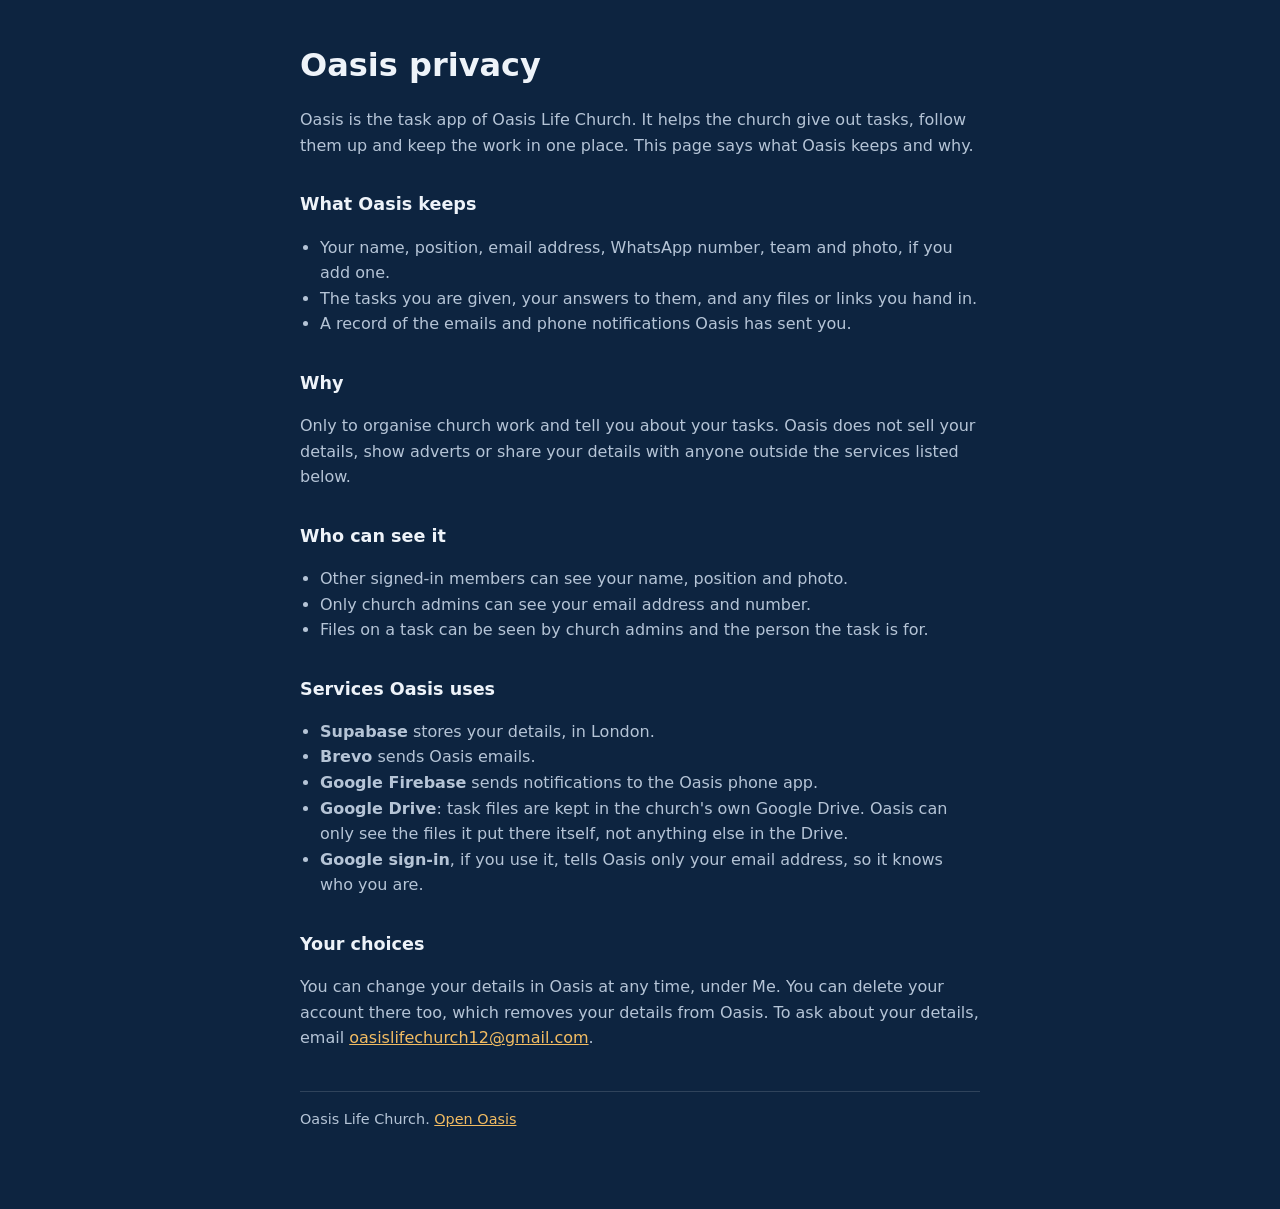
==== privacy.html @ 6f159bc9 "Add Oasis privacy page Co-Authored-By: Claude Opus 5.5 <noreply@anthropic.com>" ====
<!doctype html>
<html lang="en-GB">
<head>
<meta charset="utf-8">
<meta name="viewport" content="width=device-width, initial-scale=1">
<title>Oasis privacy</title>
<style>
  :root { --bg: #0d2440; --ink: #eef3f9; --muted: #b5c4d6; --line: rgba(255,255,255,.14); --gold: #f2bc62; }
  body { margin: 0; background: var(--bg); color: var(--ink); font: 16px/1.6 system-ui, -apple-system, "Segoe UI", sans-serif; }
  main { max-width: 680px; margin: 0 auto; padding: 40px 16px 64px; }
  h1 { font-weight: 600; margin: 0 0 4px; }
  h2 { font-size: 1.1rem; margin: 32px 0 8px; }
  p, li { color: var(--muted); }
  ul { padding-left: 20px; }
  a { color: var(--gold); }
  .dim { font-size: .9rem; border-top: 1px solid var(--line); margin-top: 40px; padding-top: 16px; }
</style>
</head>
<body>
<main>
  <h1>Oasis privacy</h1>
  <p>Oasis is the task app of Oasis Life Church. It helps the church give out tasks, follow them up and keep the work in one place. This page says what Oasis keeps and why.</p>

  <h2>What Oasis keeps</h2>
  <ul>
    <li>Your name, position, email address, WhatsApp number, team and photo, if you add one.</li>
    <li>The tasks you are given, your answers to them, and any files or links you hand in.</li>
    <li>A record of the emails and phone notifications Oasis has sent you.</li>
  </ul>

  <h2>Why</h2>
  <p>Only to organise church work and tell you about your tasks. Oasis does not sell your details, show adverts or share your details with anyone outside the services listed below.</p>

  <h2>Who can see it</h2>
  <ul>
    <li>Other signed-in members can see your name, position and photo.</li>
    <li>Only church admins can see your email address and number.</li>
    <li>Files on a task can be seen by church admins and the person the task is for.</li>
  </ul>

  <h2>Services Oasis uses</h2>
  <ul>
    <li><b>Supabase</b> stores your details, in London.</li>
    <li><b>Brevo</b> sends Oasis emails.</li>
    <li><b>Google Firebase</b> sends notifications to the Oasis phone app.</li>
    <li><b>Google Drive</b>: task files are kept in the church's own Google Drive. Oasis can only see the files it put there itself, not anything else in the Drive.</li>
    <li><b>Google sign-in</b>, if you use it, tells Oasis only your email address, so it knows who you are.</li>
  </ul>

  <h2>Your choices</h2>
  <p>You can change your details in Oasis at any time, under Me. You can delete your account there too, which removes your details from Oasis. To ask about your details, email <a href="mailto:oasislifechurch12@gmail.com">oasislifechurch12@gmail.com</a>.</p>

  <p class="dim">Oasis Life Church. <a href="./">Open Oasis</a></p>
</main>
</body>
</html>
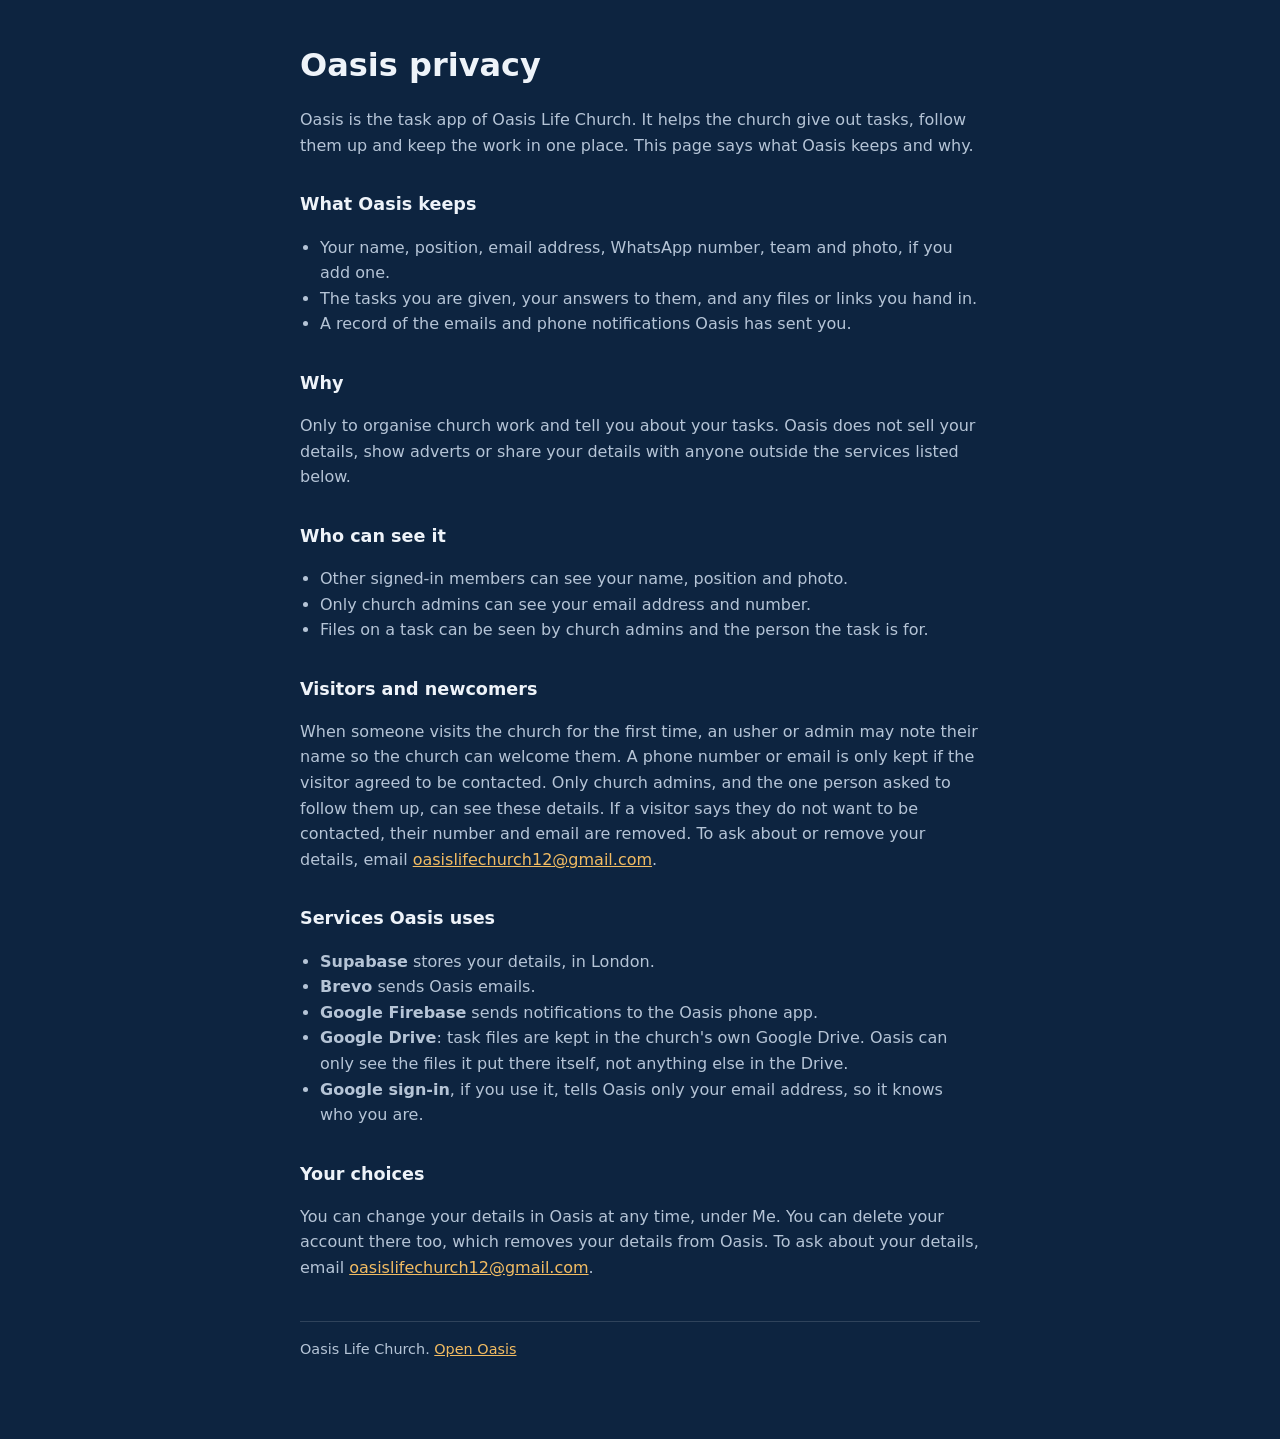
==== commit 07d8dc59: "Privacy page: visitors and newcomers Co-Authored-By: Claude Opus 5.5 <noreply@anthropic.com>" ====
--- a/privacy.html
+++ b/privacy.html
@@ -38,6 +38,9 @@
     <li>Files on a task can be seen by church admins and the person the task is for.</li>
   </ul>
 
+  <h2>Visitors and newcomers</h2>
+  <p>When someone visits the church for the first time, an usher or admin may note their name so the church can welcome them. A phone number or email is only kept if the visitor agreed to be contacted. Only church admins, and the one person asked to follow them up, can see these details. If a visitor says they do not want to be contacted, their number and email are removed. To ask about or remove your details, email <a href="mailto:oasislifechurch12@gmail.com">oasislifechurch12@gmail.com</a>.</p>
+
   <h2>Services Oasis uses</h2>
   <ul>
     <li><b>Supabase</b> stores your details, in London.</li>
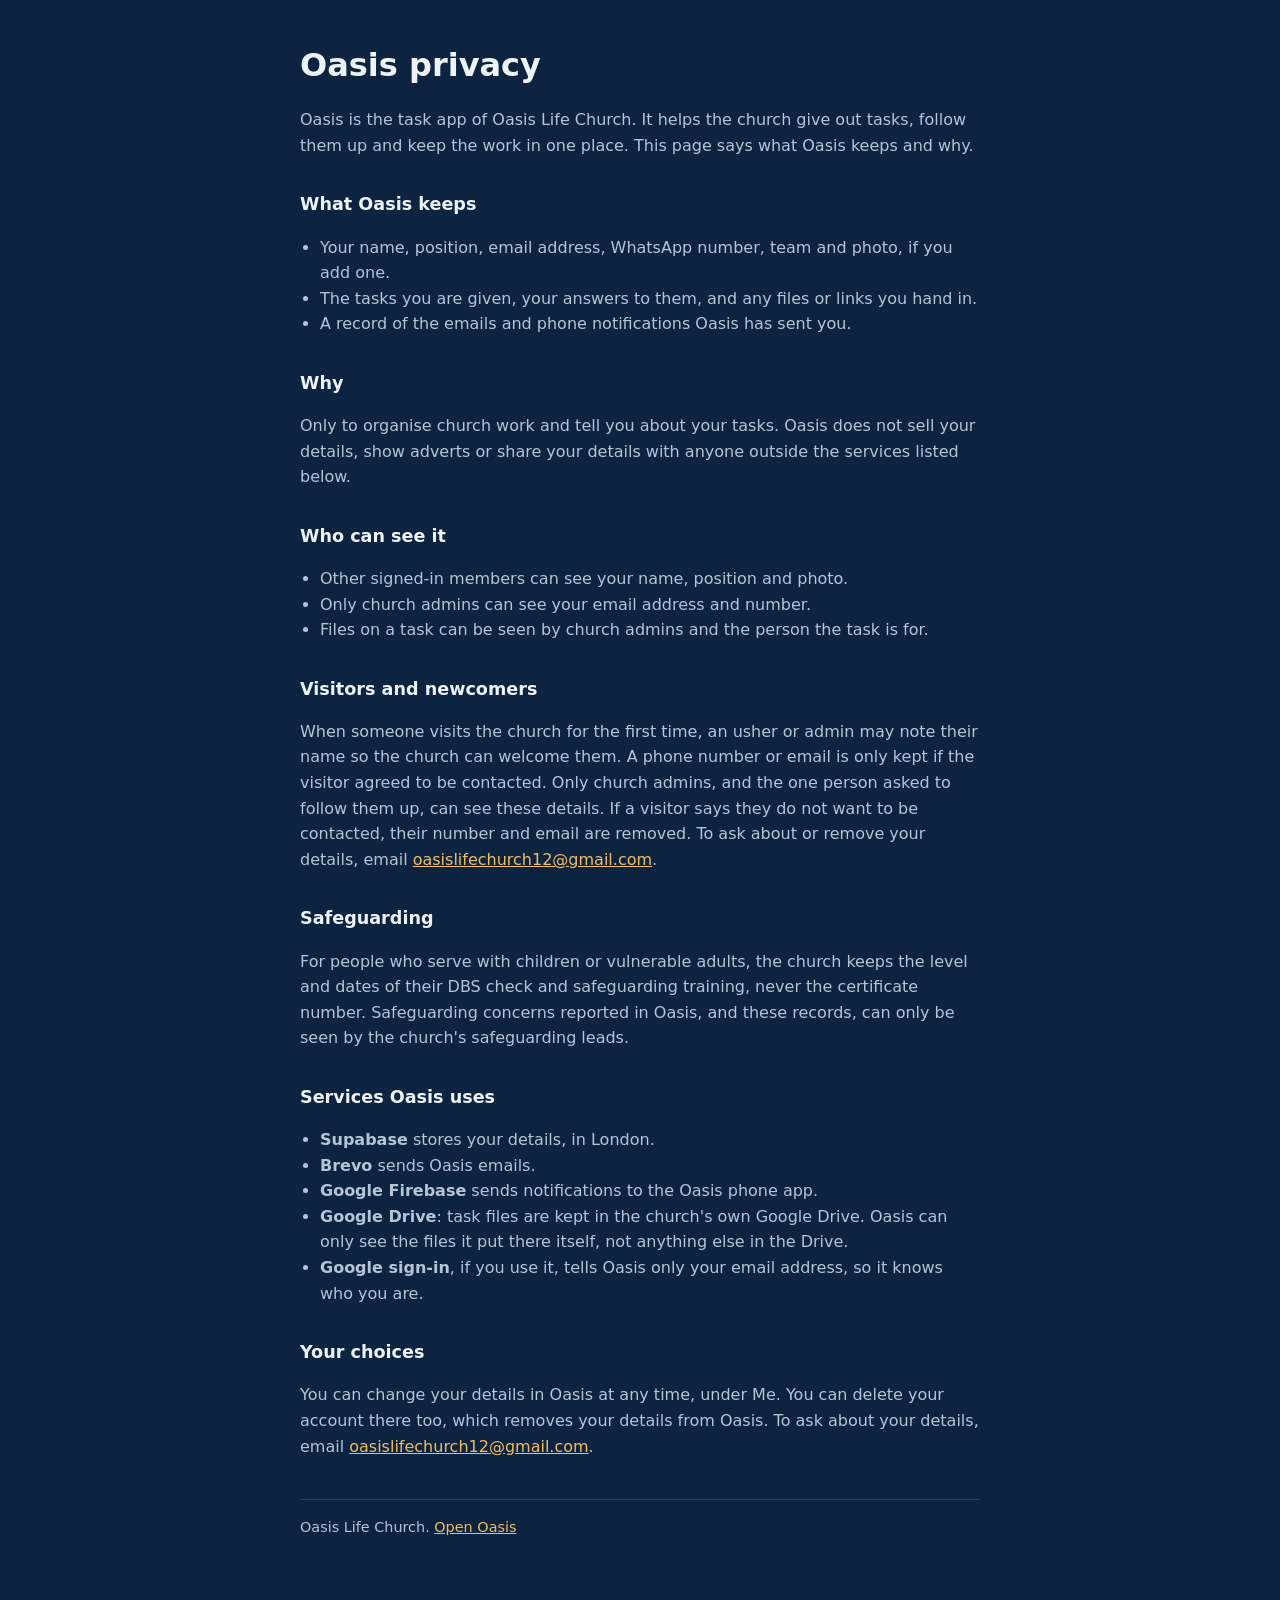
==== commit 839c0a42: "Privacy page: safeguarding Co-Authored-By: Claude Opus 5.5 <noreply@anthropic.com>" ====
--- a/privacy.html
+++ b/privacy.html
@@ -41,6 +41,9 @@
   <h2>Visitors and newcomers</h2>
   <p>When someone visits the church for the first time, an usher or admin may note their name so the church can welcome them. A phone number or email is only kept if the visitor agreed to be contacted. Only church admins, and the one person asked to follow them up, can see these details. If a visitor says they do not want to be contacted, their number and email are removed. To ask about or remove your details, email <a href="mailto:oasislifechurch12@gmail.com">oasislifechurch12@gmail.com</a>.</p>
 
+  <h2>Safeguarding</h2>
+  <p>For people who serve with children or vulnerable adults, the church keeps the level and dates of their DBS check and safeguarding training, never the certificate number. Safeguarding concerns reported in Oasis, and these records, can only be seen by the church's safeguarding leads.</p>
+
   <h2>Services Oasis uses</h2>
   <ul>
     <li><b>Supabase</b> stores your details, in London.</li>
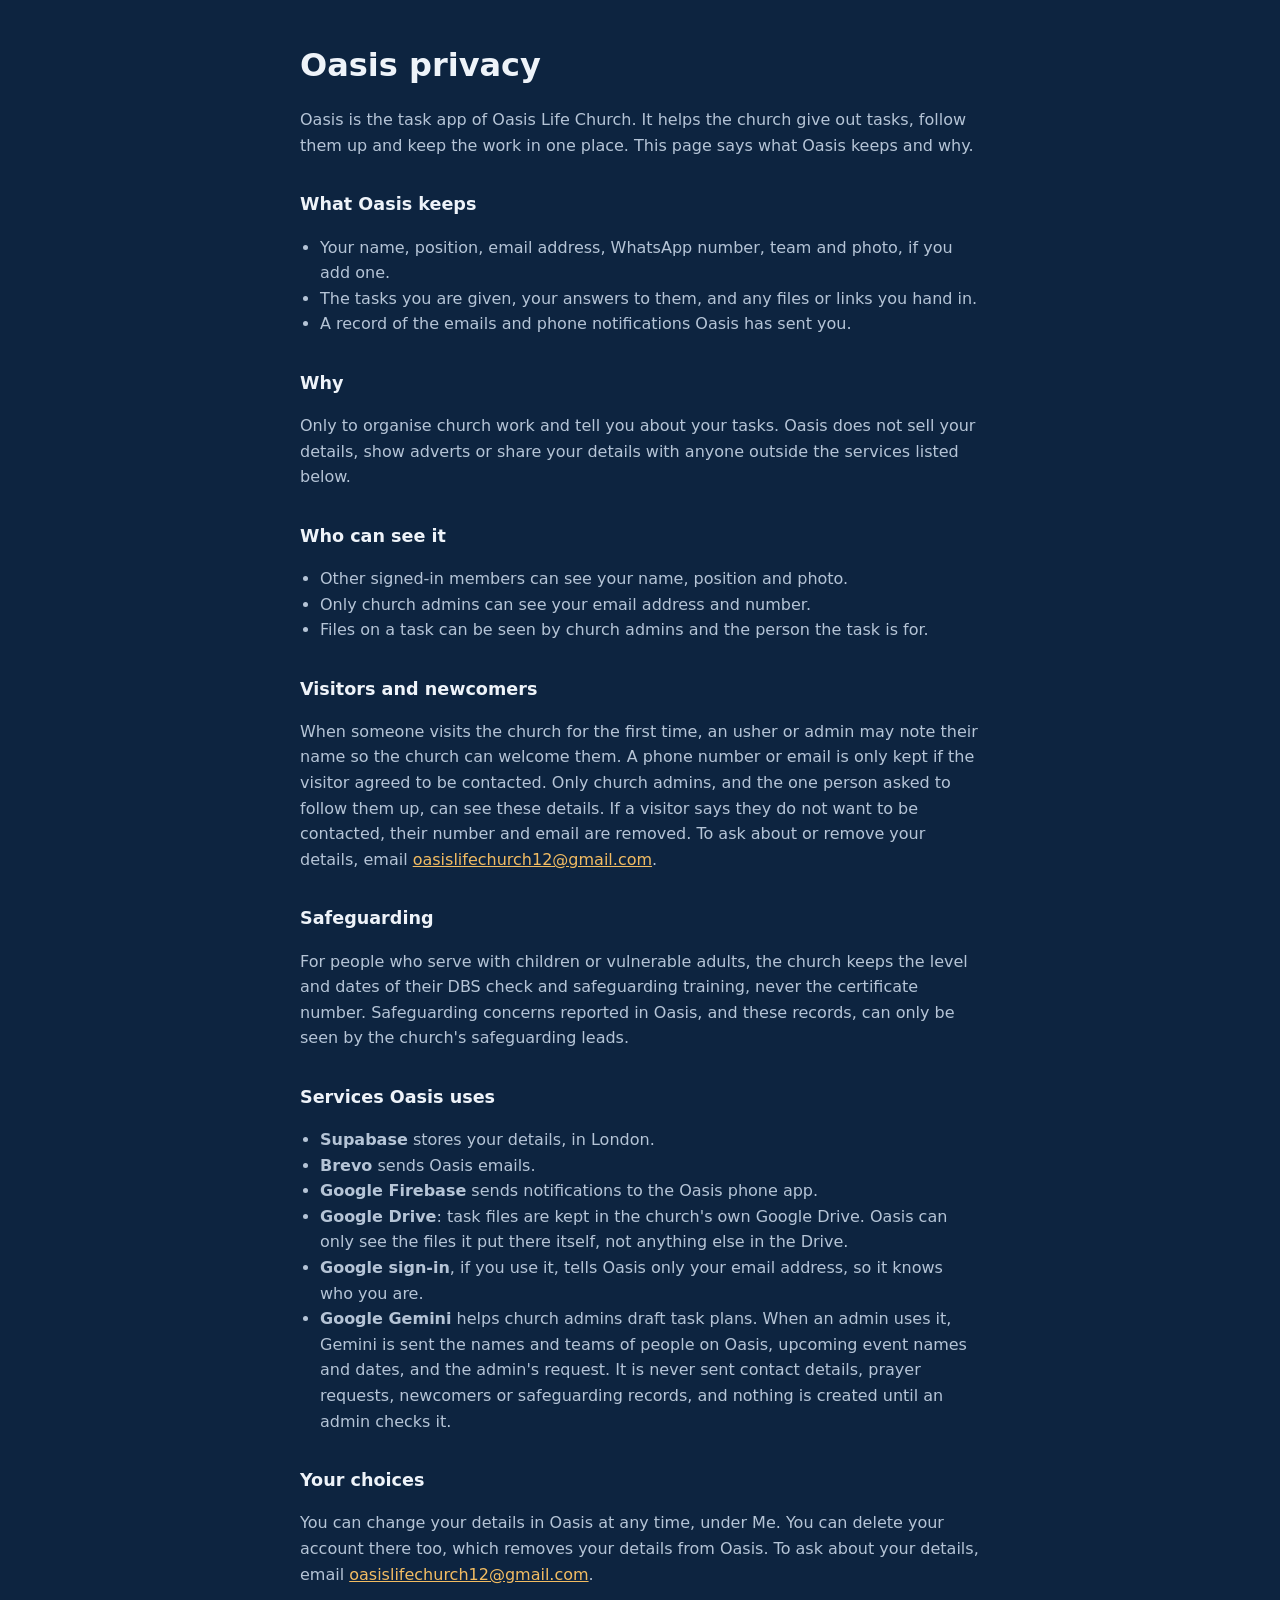
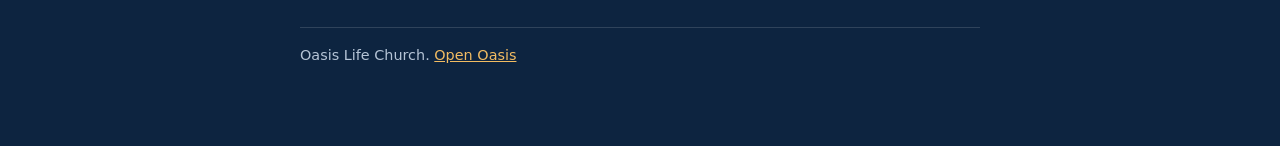
==== commit 708ecea8: "Publish planning assistant Co-Authored-By: Claude Opus 5.5 <noreply@anthropic.com>" ====
--- a/privacy.html
+++ b/privacy.html
@@ -51,6 +51,7 @@
     <li><b>Google Firebase</b> sends notifications to the Oasis phone app.</li>
     <li><b>Google Drive</b>: task files are kept in the church's own Google Drive. Oasis can only see the files it put there itself, not anything else in the Drive.</li>
     <li><b>Google sign-in</b>, if you use it, tells Oasis only your email address, so it knows who you are.</li>
+    <li><b>Google Gemini</b> helps church admins draft task plans. When an admin uses it, Gemini is sent the names and teams of people on Oasis, upcoming event names and dates, and the admin's request. It is never sent contact details, prayer requests, newcomers or safeguarding records, and nothing is created until an admin checks it.</li>
   </ul>
 
   <h2>Your choices</h2>
